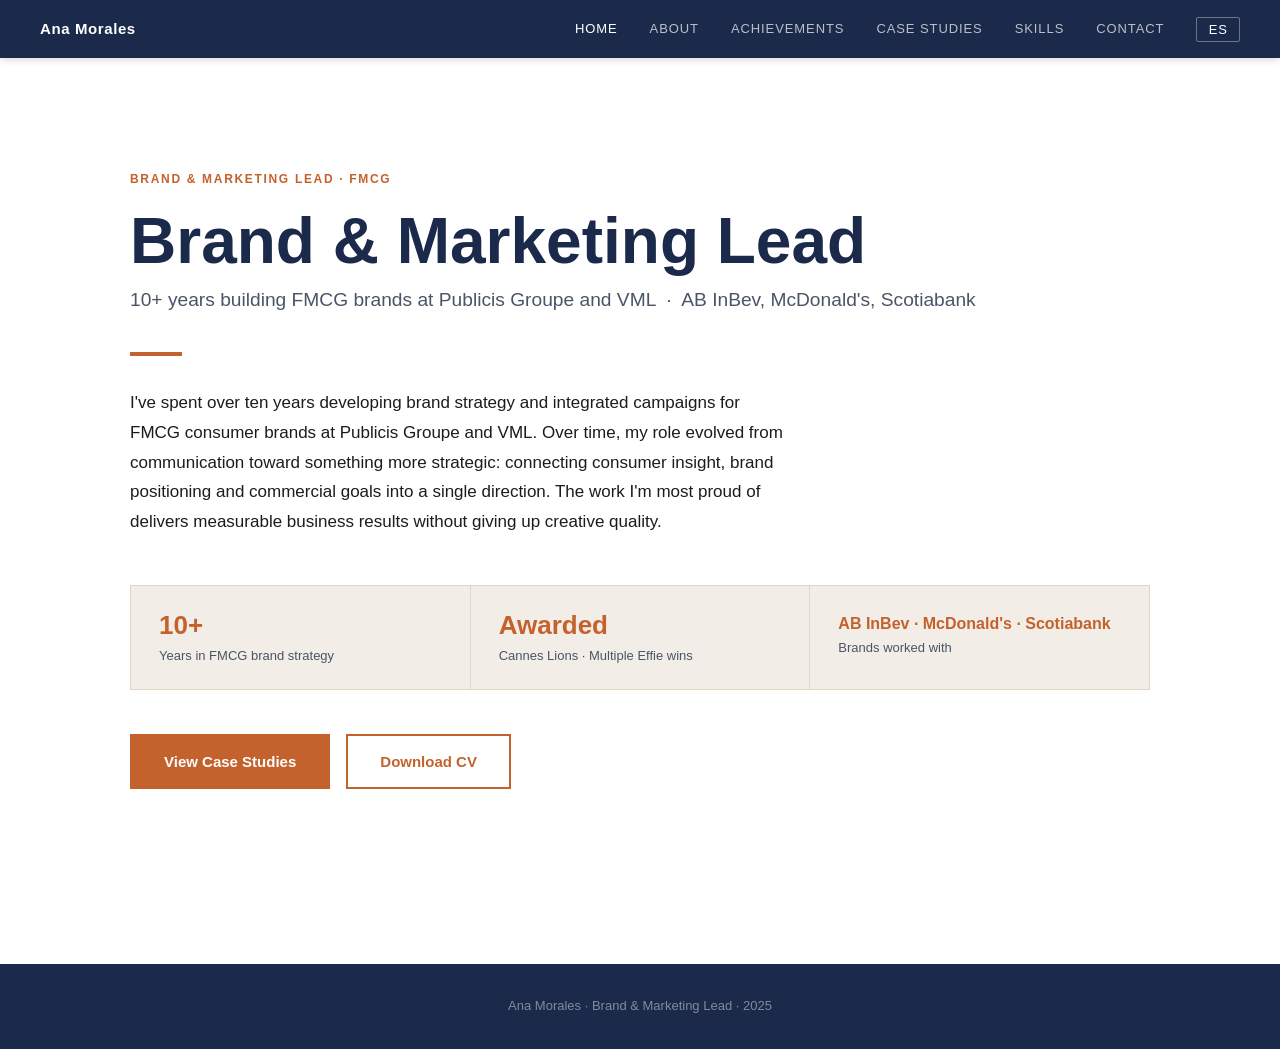
==== index.html @ c959c581 "Add files via upload" ====
<!DOCTYPE html>
<html lang="en">
<head>
  <meta charset="UTF-8">
  <meta name="viewport" content="width=device-width, initial-scale=1.0">
  <title>Ana Morales — Brand &amp; Marketing Lead</title>
  <meta name="description" content="Ana Morales — Brand &amp; Marketing Lead. FMCG brand strategy, integrated campaigns, Publicis Groupe and VML. Cannes Lions and Effie-awarded.">
  <link rel="stylesheet" href="style.css">
</head>
<body>

<nav>
  <a href="index.html" class="nav-logo">Ana Morales</a>
  <div class="nav-links">
    <a href="index.html" class="active hide-mob">Home</a>
    <a href="about.html" class="hide-mob">
      <span class="lang-en">About</span>
      <span class="lang-es">Sobre mí</span>
    </a>
    <a href="achievements.html" class="hide-mob">
      <span class="lang-en">Achievements</span>
      <span class="lang-es">Logros</span>
    </a>
    <a href="case-studies.html">
      <span class="lang-en">Case Studies</span>
      <span class="lang-es">Proyectos</span>
    </a>
    <a href="skills.html" class="hide-mob">Skills</a>
    <a href="contact.html">
      <span class="lang-en">Contact</span>
      <span class="lang-es">Contacto</span>
    </a>
    <button class="lang-btn" id="lang-toggle" data-current="en">ES</button>
  </div>
</nav>

<div class="page">
  <div class="hero">

    <p class="hero-eyebrow lang-en">Brand &amp; Marketing Lead · FMCG</p>
    <p class="hero-eyebrow lang-es">Brand &amp; Marketing Lead · FMCG</p>

    <h1 class="lang-en">Brand &amp; Marketing Lead</h1>
    <h1 class="lang-es">Brand &amp; Marketing Lead</h1>

    <h2 class="lang-en">10+ years building FMCG brands at Publicis Groupe and VML &nbsp;·&nbsp; AB InBev, McDonald's, Scotiabank</h2>
    <h2 class="lang-es">Más de 10 años construyendo marcas FMCG en Publicis Groupe y VML &nbsp;·&nbsp; AB InBev, McDonald's, Scotiabank</h2>

    <div class="hero-bar"></div>

    <p class="hero-body lang-en">I've spent over ten years developing brand strategy and integrated campaigns for FMCG consumer brands at Publicis Groupe and VML. Over time, my role evolved from communication toward something more strategic: connecting consumer insight, brand positioning and commercial goals into a single direction. The work I'm most proud of delivers measurable business results without giving up creative quality.</p>

    <p class="hero-body lang-es">Llevo más de diez años desarrollando estrategia de marca y campañas integradas para marcas de consumo masivo en Publicis Groupe y VML. Con el tiempo, mi rol evolucionó desde lo ejecucional hacia lo estratégico: conectar el conocimiento del consumidor, el posicionamiento de marca y los objetivos comerciales en una sola dirección. El trabajo del que más me enorgullezco genera resultados de negocio medibles sin sacrificar la calidad creativa.</p>

    <!-- Metric strip -->
    <div class="metric-strip">
      <div class="metric-cell">
        <div class="metric-val">10+</div>
        <div class="metric-lbl lang-en">Years in FMCG brand strategy</div>
        <div class="metric-lbl lang-es">Años en estrategia de marca FMCG</div>
      </div>
      <div class="metric-cell">
        <div class="metric-val lang-en">Awarded</div>
        <div class="metric-val lang-es">Premiada</div>
        <div class="metric-lbl lang-en">Cannes Lions · Multiple Effie wins</div>
        <div class="metric-lbl lang-es">Cannes Lions · Múltiples premios Effie</div>
      </div>
      <div class="metric-cell">
        <div class="metric-val" style="font-size:1rem;padding-top:0.25rem;">AB InBev · McDonald's · Scotiabank</div>
        <div class="metric-lbl lang-en">Brands worked with</div>
        <div class="metric-lbl lang-es">Marcas con las que trabajé</div>
      </div>
    </div>

    <!-- CTA row -->
    <div class="cta-row">
      <a class="btn btn-fill lang-en" href="case-studies.html">View Case Studies</a>
      <a class="btn btn-fill lang-es" href="case-studies.html">Ver Case Studies</a>
      <a class="btn btn-out lang-en" href="cv_ana_morales_en.pdf" download>Download CV</a>
      <a class="btn btn-out lang-es" href="cv_ana_morales_es.pdf" download>Descargar CV</a>
    </div>

  </div>
</div>

<footer>
  <span>Ana Morales · Brand &amp; Marketing Lead · 2025</span>
</footer>

<script src="script.js"></script>
</body>
</html>
---- style.css ----
:root {
  --navy:   #1B2A4A;
  --terra:  #C4622D;
  --warm:   #F2EDE6;
  --bg:     #FAFAF8;
  --dark:   #1C1C1E;
  --gray:   #4A5568;
  --border: #E2D5C8;
  --award:  #EDF2F7;
  --white:  #FFFFFF;
  --max-w:  1100px;
}

*, *::before, *::after { box-sizing: border-box; margin: 0; padding: 0; }

html { scroll-behavior: smooth; }

body {
  font-family: Arial, Helvetica, sans-serif;
  background: var(--white);
  color: var(--dark);
  font-size: 16px;
  line-height: 1.6;
}

a { text-decoration: none; color: inherit; }

/* ── NAVIGATION ─────────────────────────────────────────────────────────── */
nav {
  position: fixed;
  top: 0; left: 0; right: 0;
  background: var(--navy);
  height: 58px;
  display: flex;
  align-items: center;
  justify-content: space-between;
  padding: 0 2.5rem;
  z-index: 999;
  box-shadow: 0 1px 8px rgba(0,0,0,0.18);
}

.nav-logo {
  color: #fff;
  font-weight: bold;
  font-size: 0.9375rem;
  letter-spacing: 0.04em;
}

.nav-links {
  display: flex;
  align-items: center;
  gap: 2rem;
}

.nav-links a {
  color: rgba(255,255,255,0.7);
  font-size: 0.8125rem;
  text-transform: uppercase;
  letter-spacing: 0.07em;
  transition: color 0.2s;
}

.nav-links a:hover,
.nav-links a.active { color: #fff; }

.lang-btn {
  background: none;
  border: 1px solid rgba(255,255,255,0.35);
  color: #fff;
  font-size: 0.8125rem;
  text-transform: uppercase;
  letter-spacing: 0.07em;
  padding: 0.25rem 0.7rem;
  cursor: pointer;
  border-radius: 2px;
  transition: background 0.2s;
}

.lang-btn:hover { background: rgba(255,255,255,0.12); }

/* ── PAGE WRAPPER ───────────────────────────────────────────────────────── */
.page { padding-top: 58px; min-height: 100vh; }

/* ── HERO (HOME) ────────────────────────────────────────────────────────── */
.hero {
  max-width: var(--max-w);
  margin: 0 auto;
  padding: 7rem 2.5rem 5rem;
}

.hero-eyebrow {
  font-size: 0.75rem;
  text-transform: uppercase;
  letter-spacing: 0.14em;
  color: var(--terra);
  font-weight: bold;
  margin-bottom: 1.1rem;
}

.hero h1 {
  font-size: clamp(2.6rem, 5vw, 4.2rem);
  font-weight: bold;
  color: var(--navy);
  line-height: 1.08;
  margin-bottom: 0.6rem;
}

.hero h2 {
  font-size: clamp(1rem, 2vw, 1.2rem);
  color: var(--gray);
  font-weight: normal;
  margin-bottom: 2.25rem;
}

.hero-bar {
  width: 52px;
  height: 4px;
  background: var(--terra);
  margin-bottom: 2rem;
}

.hero-body {
  max-width: 660px;
  font-size: 1.0625rem;
  line-height: 1.75;
  color: var(--dark);
  margin-bottom: 3rem;
}

/* Metric strip */
.metric-strip {
  display: grid;
  grid-template-columns: repeat(3, 1fr);
  background: var(--border);
  gap: 1px;
  border: 1px solid var(--border);
  margin-bottom: 2.75rem;
}

.metric-cell {
  background: var(--warm);
  padding: 1.5rem 1.75rem;
}

.metric-val {
  font-size: 1.625rem;
  font-weight: bold;
  color: var(--terra);
  margin-bottom: 0.35rem;
  line-height: 1.2;
}

.metric-lbl {
  font-size: 0.8125rem;
  color: var(--gray);
  line-height: 1.4;
}

/* CTA row */
.cta-row { display: flex; gap: 1rem; flex-wrap: wrap; }

.btn { display: inline-block; font-weight: bold; font-size: 0.9375rem; padding: 0.85rem 2rem; cursor: pointer; transition: opacity 0.2s; }
.btn:hover { opacity: 0.88; }
.btn-fill  { background: var(--terra); color: #fff; border: 2px solid var(--terra); }
.btn-out   { background: transparent; color: var(--terra); border: 2px solid var(--terra); }

/* ── GENERIC SECTION ────────────────────────────────────────────────────── */
.section {
  max-width: var(--max-w);
  margin: 0 auto;
  padding: 5.5rem 2.5rem;
}

.section-eyebrow {
  font-size: 0.72rem;
  text-transform: uppercase;
  letter-spacing: 0.13em;
  color: var(--terra);
  font-weight: bold;
  margin-bottom: 0.6rem;
}

.section-title {
  font-size: clamp(1.9rem, 4vw, 3rem);
  font-weight: bold;
  color: var(--navy);
  margin-bottom: 0.4rem;
}

.section-divider {
  border: none;
  border-top: 2px solid var(--terra);
  margin: 1.25rem 0 3rem;
}

.thin-rule {
  border: none;
  border-top: 1px solid var(--border);
  margin: 2rem 0;
}

/* ── ABOUT ──────────────────────────────────────────────────────────────── */
.about-body { max-width: 740px; }

.about-para {
  font-size: 1.0625rem;
  line-height: 1.8;
  color: var(--dark);
  margin-bottom: 1.75rem;
}

.about-para:last-child { margin-bottom: 0; }

/* ── ACHIEVEMENTS ───────────────────────────────────────────────────────── */
.achievement-list { display: flex; flex-direction: column; gap: 1.25rem; }

.ach-card {
  display: grid;
  grid-template-columns: 7px 1fr;
  border: 1px solid var(--border);
  border-left: none;
}

.ach-stripe { background: var(--terra); }

.ach-body {
  background: var(--bg);
  padding: 1.5rem 1.75rem;
}

.ach-num-label {
  font-size: 0.7rem;
  text-transform: uppercase;
  letter-spacing: 0.1em;
  color: var(--terra);
  font-weight: bold;
  margin-bottom: 0.5rem;
}

.ach-metric {
  font-size: clamp(1.3rem, 2.5vw, 1.875rem);
  font-weight: bold;
  color: var(--navy);
  margin-bottom: 0.65rem;
  line-height: 1.2;
}

.ach-desc {
  font-size: 0.9375rem;
  color: var(--dark);
  line-height: 1.65;
  margin-bottom: 0.4rem;
}

.ach-award {
  font-size: 0.875rem;
  color: var(--gray);
  font-style: italic;
}

/* ── CASE STUDIES ───────────────────────────────────────────────────────── */
/* ── CASE OVERVIEW GRID ─────────────────────────────────────────────────── */
.cs-grid {
  display: grid;
  grid-template-columns: repeat(2, 1fr);
  gap: 1.25rem;
  max-width: var(--max-w);
  margin: 0 auto;
  padding: 3rem 2.5rem;
}

.cs-card {
  border-radius: 8px;
  overflow: hidden;
  border: 1px solid var(--border);
  display: block;
  text-decoration: none;
  transition: transform 0.18s, box-shadow 0.18s;
  cursor: pointer;
}

.cs-card:hover {
  transform: translateY(-3px);
  box-shadow: 0 10px 28px rgba(0,0,0,0.13);
}

.cs-card-header {
  height: 180px;
  position: relative;
  display: flex;
  align-items: flex-end;
  padding: 1.1rem 1.25rem;
}

.cs-card-badge {
  background: rgba(255,255,255,0.22);
  color: rgba(255,255,255,0.93);
  font-size: 0.7rem;
  text-transform: uppercase;
  letter-spacing: 0.07em;
  font-weight: bold;
  padding: 0.3rem 0.8rem;
  border-radius: 999px;
}

.cs-card-body {
  background: var(--white);
  padding: 1.1rem 1.4rem 1.25rem;
}

.cs-card-title {
  font-size: 1.0625rem;
  font-weight: bold;
  color: var(--navy);
  margin-bottom: 0.2rem;
}

.cs-card-sub {
  font-size: 0.8125rem;
  color: var(--gray);
  margin-bottom: 0.65rem;
}

.cs-card-metrics {
  font-size: 0.875rem;
  display: flex;
  align-items: center;
  gap: 0.5rem;
  flex-wrap: wrap;
}

.cs-card-metric-val {
  color: var(--terra);
  font-weight: bold;
}

.cs-card-metric-sep { color: var(--border); }

.cs-card-metric-award { color: var(--gray); }

/* Colors */
.cs-card--gold   .cs-card-header { background: #C9A228; }
.cs-card--red    .cs-card-header { background: #C41230; }
.cs-card--navy   .cs-card-header { background: #1B2A4A; }
.cs-card--celeste .cs-card-header { background: #4A90D9; }

@media (max-width: 640px) {
  .cs-grid { grid-template-columns: 1fr; padding: 2rem 1.25rem; }
}

/* ── ── ── ── ── ── ── ── ── ── ── ── ── ── ── ── ── ── ── ── ── ── ── ── */

.cs-nav {
  background: var(--bg);
  border-bottom: 1px solid var(--border);
  position: sticky;
  top: 58px;
  z-index: 100;
}

.cs-nav-inner {
  max-width: var(--max-w);
  margin: 0 auto;
  padding: 0 2.5rem;
  display: flex;
  gap: 0;
  overflow-x: auto;
}

.cs-nav-link {
  font-size: 0.75rem;
  text-transform: uppercase;
  letter-spacing: 0.08em;
  color: var(--gray);
  padding: 0.85rem 1.25rem;
  border-bottom: 2px solid transparent;
  white-space: nowrap;
  transition: color 0.2s, border-color 0.2s;
}

.cs-nav-link:hover { color: var(--terra); border-bottom-color: var(--terra); }

.cs-section {
  max-width: var(--max-w);
  margin: 0 auto;
  padding: 4.5rem 2.5rem;
  border-bottom: 1px solid var(--border);
}

.cs-chips {
  display: flex;
  gap: 0.6rem;
  flex-wrap: wrap;
  margin-bottom: 1.5rem;
}

.cs-chip {
  font-size: 0.68rem;
  text-transform: uppercase;
  letter-spacing: 0.1em;
  color: var(--terra);
  font-weight: bold;
  background: var(--warm);
  padding: 0.3rem 0.75rem;
}

.cs-num { font-size: 0.875rem; color: var(--gray); margin-bottom: 0.4rem; }

.cs-title {
  font-size: clamp(2rem, 4vw, 3rem);
  font-weight: bold;
  color: var(--navy);
  line-height: 1.12;
  margin-bottom: 0.7rem;
  white-space: pre-line;
}

.cs-claim {
  font-size: 1.0625rem;
  color: var(--terra);
  font-style: italic;
  margin-bottom: 2.25rem;
}

/* Meta bar */
.meta-bar {
  display: grid;
  grid-template-columns: repeat(4, 1fr);
  background: var(--border);
  gap: 1px;
  border: 1px solid var(--border);
  margin-bottom: 3rem;
}

.meta-cell {
  background: var(--warm);
  padding: 1rem 1.25rem;
}

.meta-lbl {
  font-size: 0.68rem;
  text-transform: uppercase;
  letter-spacing: 0.1em;
  color: var(--gray);
  margin-bottom: 0.3rem;
}

.meta-val {
  font-size: 0.9375rem;
  font-weight: bold;
  color: var(--navy);
  line-height: 1.3;
}

/* Case sub-sections */
.cs-label {
  font-size: 0.68rem;
  text-transform: uppercase;
  letter-spacing: 0.12em;
  color: var(--terra);
  font-weight: bold;
  margin-bottom: 0.45rem;
  padding-top: 2.25rem;
}

.cs-headline {
  font-size: 1.25rem;
  font-weight: bold;
  color: var(--navy);
  margin-bottom: 0.9rem;
  line-height: 1.35;
  max-width: 740px;
}

.cs-body {
  font-size: 0.9375rem;
  line-height: 1.75;
  color: var(--dark);
  max-width: 760px;
  margin-bottom: 1.5rem;
}

/* Results table */
.results-table {
  display: grid;
  grid-template-columns: repeat(3, 1fr);
  background: var(--border);
  gap: 1px;
  border: 1px solid var(--border);
  margin: 2rem 0;
}

.res-cell {
  background: #F8F4F0;
  padding: 1.5rem;
}

.res-metric {
  font-size: clamp(1.6rem, 3vw, 2.25rem);
  font-weight: bold;
  color: var(--terra);
  margin-bottom: 0.4rem;
}

.res-label {
  font-size: 0.8125rem;
  color: var(--gray);
  line-height: 1.45;
}

/* Awards box */
.awards-box {
  background: var(--award);
  border-top: 3px solid var(--terra);
  border-left: 1px solid var(--border);
  border-right: 1px solid var(--border);
  border-bottom: 1px solid var(--border);
  padding: 1.25rem 1.5rem;
  margin: 2rem 0;
}

.awards-title {
  font-size: 0.68rem;
  text-transform: uppercase;
  letter-spacing: 0.1em;
  color: var(--terra);
  font-weight: bold;
  margin-bottom: 0.75rem;
}

.award-line {
  font-size: 0.9rem;
  color: var(--navy);
  margin-bottom: 0.35rem;
  line-height: 1.45;
}

/* My role block */
.my-role {
  display: grid;
  grid-template-columns: 7px 1fr;
  margin: 2rem 0;
}

.my-role-stripe { background: var(--terra); }

.my-role-body {
  background: var(--warm);
  padding: 1.25rem 1.5rem;
}

.my-role-lbl {
  font-size: 0.68rem;
  text-transform: uppercase;
  letter-spacing: 0.1em;
  color: var(--terra);
  font-weight: bold;
  margin-bottom: 0.45rem;
}

.my-role-text {
  font-size: 0.9375rem;
  color: var(--dark);
  line-height: 1.65;
}

/* Supporting cases */
.supporting-header {
  max-width: var(--max-w);
  margin: 0 auto;
  padding: 3.5rem 2.5rem 0;
}

.supporting-lbl {
  font-size: 0.75rem;
  text-transform: uppercase;
  letter-spacing: 0.1em;
  color: var(--gray);
  font-weight: bold;
  border-top: 2px solid var(--border);
  padding-top: 2.5rem;
  margin-bottom: 2rem;
}

.sup-card {
  max-width: var(--max-w);
  margin: 0 auto 1.5rem;
  padding: 0 2.5rem;
}

.sup-card-inner {
  border: 1px solid var(--border);
  border-left: 4px solid var(--terra);
  background: var(--bg);
  padding: 1.75rem 2rem;
}

.sup-num { font-size: 0.8rem; color: var(--gray); margin-bottom: 0.25rem; }

.sup-title {
  font-size: 1.5rem;
  font-weight: bold;
  color: var(--navy);
  margin-bottom: 0.4rem;
}

.sup-claim {
  font-size: 0.9375rem;
  color: var(--terra);
  font-style: italic;
  margin-bottom: 1.25rem;
}

.sup-text {
  font-size: 0.9375rem;
  line-height: 1.72;
  color: var(--dark);
}

/* ── SKILLS ─────────────────────────────────────────────────────────────── */
.skill-block {
  padding: 1.4rem 0;
  border-bottom: 1px solid var(--border);
}

.skill-block:last-of-type { border-bottom: none; }

.skill-cat {
  font-size: 0.72rem;
  text-transform: uppercase;
  letter-spacing: 0.12em;
  color: var(--terra);
  font-weight: bold;
  margin-bottom: 0.45rem;
}

.skill-items {
  font-size: 0.9375rem;
  color: var(--dark);
  line-height: 1.65;
}

.skill-sep { color: var(--gray); margin: 0 0.35rem; }

.cert-block {
  margin-top: 0.5rem;
  padding-top: 1.4rem;
  border-top: 1px solid var(--border);
}

.cert-name {
  font-size: 1rem;
  font-weight: bold;
  color: var(--navy);
  margin-bottom: 0.3rem;
}

.cert-detail {
  font-size: 0.875rem;
  color: var(--gray);
}

/* ── TIMELINE ───────────────────────────────────────────────────────────── */
.timeline-wrap { margin-top: 4rem; }

.timeline-section-title {
  font-size: 1.75rem;
  font-weight: bold;
  color: var(--navy);
  margin-bottom: 2rem;
}

.tl-entry {
  display: grid;
  grid-template-columns: 150px 1fr;
  gap: 1.5rem;
  margin-bottom: 0;
}

.tl-entry + .tl-entry .tl-content { border-top: 1px solid var(--border); }

.tl-date {
  font-size: 0.875rem;
  color: var(--gray);
  padding-top: 1.25rem;
  line-height: 1.4;
}

.tl-content {
  border-left: 3px solid var(--terra);
  background: var(--bg);
  padding: 1.25rem 1.5rem;
}

.tl-company {
  font-size: 1rem;
  font-weight: bold;
  color: var(--navy);
  margin-bottom: 0.2rem;
}

.tl-role {
  font-size: 0.9375rem;
  color: var(--dark);
  margin-bottom: 0.2rem;
}

.tl-clients {
  font-size: 0.875rem;
  color: var(--gray);
  font-style: italic;
}

/* ── CONTACT ────────────────────────────────────────────────────────────── */
.contact-wrap { max-width: 720px; }

.contact-headline {
  font-size: clamp(2.5rem, 5vw, 4rem);
  font-weight: bold;
  color: var(--navy);
  margin-bottom: 1rem;
}

.contact-sub {
  font-size: 1.0625rem;
  color: var(--gray);
  margin-bottom: 3rem;
  line-height: 1.65;
}

.contact-row {
  display: grid;
  grid-template-columns: 130px 1fr;
  align-items: center;
  padding: 1.1rem 0;
  border-bottom: 1px solid var(--border);
}

.contact-lbl {
  font-size: 0.72rem;
  text-transform: uppercase;
  letter-spacing: 0.1em;
  color: var(--terra);
  font-weight: bold;
}

.contact-val {
  font-size: 1rem;
  color: var(--dark);
}

.contact-cta { margin-top: 2.5rem; }

/* ── FOOTER ─────────────────────────────────────────────────────────────── */
footer {
  background: var(--navy);
  color: rgba(255,255,255,0.45);
  text-align: center;
  padding: 2rem;
  font-size: 0.8125rem;
  margin-top: 4rem;
}

/* ── MOBILE ─────────────────────────────────────────────────────────────── */
@media (max-width: 768px) {
  nav { padding: 0 1.25rem; }
  .nav-links { gap: 1rem; }
  .hide-mob { display: none; }

  .hero { padding: 4.5rem 1.25rem 3.5rem; }
  .section { padding: 3.5rem 1.25rem; }
  .cs-section { padding: 3rem 1.25rem; }
  .supporting-header { padding: 2rem 1.25rem 0; }
  .sup-card { padding: 0 1.25rem; }

  .metric-strip { grid-template-columns: 1fr; }
  .meta-bar { grid-template-columns: repeat(2, 1fr); }
  .results-table { grid-template-columns: 1fr; }

  .tl-entry { grid-template-columns: 1fr; gap: 0.25rem; }
  .tl-date { padding-top: 1rem; }

  .contact-row { grid-template-columns: 1fr; gap: 0.2rem; padding: 0.85rem 0; }
}
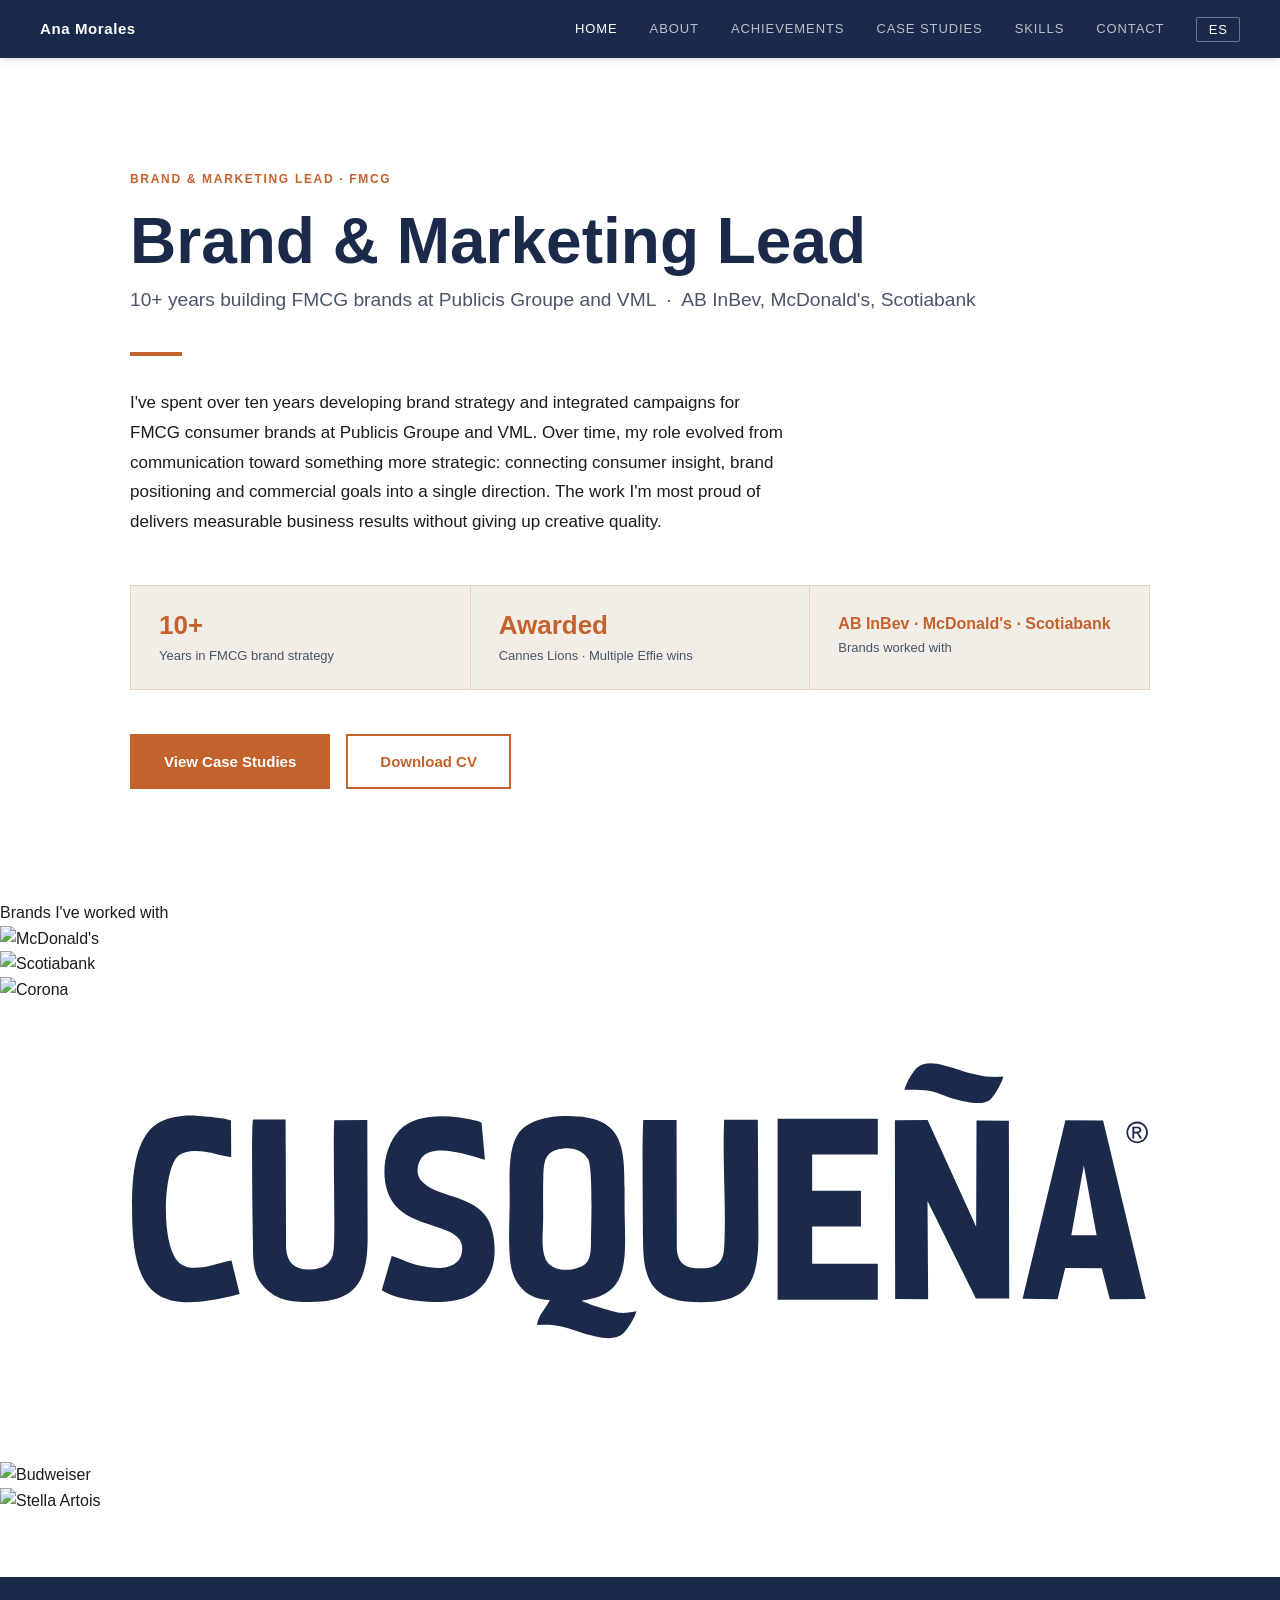
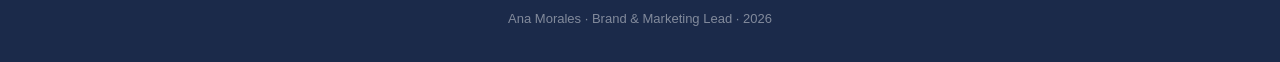
==== commit 1c5c5842: "Add files via upload" ====
--- a/index.html
+++ b/index.html
@@ -76,15 +76,43 @@
     <div class="cta-row">
       <a class="btn btn-fill lang-en" href="case-studies.html">View Case Studies</a>
       <a class="btn btn-fill lang-es" href="case-studies.html">Ver Case Studies</a>
-      <a class="btn btn-out lang-en" href="cv_ana_morales_en.pdf" download>Download CV</a>
-      <a class="btn btn-out lang-es" href="cv_ana_morales_es.pdf" download>Descargar CV</a>
+      <a class="btn btn-out lang-en" href="CV_ANA_MORALES_EN.pdf" download>Download CV</a>
+      <a class="btn btn-out lang-es" href="CV_ANA_MORALES_ES.pdf" download>Descargar CV</a>
     </div>
 
   </div>
 </div>
 
+<!-- ── BRAND LOGO STRIP ──────────────────────────────────────────────────── -->
+<section class="brands-strip">
+  <p class="brands-label lang-en">Brands I've worked with</p>
+  <p class="brands-label lang-es">Marcas con las que he trabajado</p>
+  <div class="brands-grid">
+
+    <figure class="brand-logo">
+      <img src="logo-mcdonalds.svg" alt="McDonald's">
+    </figure>
+    <figure class="brand-logo">
+      <img src="logo-scotiabank.svg" alt="Scotiabank">
+    </figure>
+    <figure class="brand-logo">
+      <img src="logo-corona.svg" alt="Corona">
+    </figure>
+    <figure class="brand-logo">
+      <img src="logo-cusquena.svg" alt="Cusqueña">
+    </figure>
+    <figure class="brand-logo">
+      <img src="logo-budweiser.svg" alt="Budweiser">
+    </figure>
+    <figure class="brand-logo">
+      <img src="logo-stella.svg" alt="Stella Artois">
+    </figure>
+
+  </div>
+</section>
+
 <footer>
-  <span>Ana Morales · Brand &amp; Marketing Lead · 2025</span>
+  <span>Ana Morales · Brand &amp; Marketing Lead · 2026</span>
 </footer>
 
 <script src="script.js"></script>
--- a/style.css
+++ b/style.css
@@ -21,6 +21,7 @@
   color: var(--dark);
   font-size: 16px;
   line-height: 1.6;
+  overflow-x: hidden; /* prevents horizontal scroll from full-bleed bg-zones */
 }
 
 a { text-decoration: none; color: inherit; }
@@ -211,6 +212,14 @@
 
 .about-para:last-child { margin-bottom: 0; }
 
+.about-signature {
+  margin-top: 2.5rem;
+  font-size: 1.25rem;
+  font-weight: 600;
+  color: var(--navy);
+  letter-spacing: 0.01em;
+}
+
 /* ── ACHIEVEMENTS ───────────────────────────────────────────────────────── */
 .achievement-list { display: flex; flex-direction: column; gap: 1.25rem; }
 
@@ -285,7 +294,7 @@
 }
 
 .cs-card-header {
-  height: 180px;
+  height: 64px;
   position: relative;
   display: flex;
   align-items: flex-end;
@@ -336,7 +345,7 @@
 
 .cs-card-metric-sep { color: var(--border); }
 
-.cs-card-metric-award { color: var(--gray); }
+.cs-card-metric-award { color: var(--dark); font-weight: bold; }
 
 /* Colors */
 .cs-card--gold   .cs-card-header { background: #C9A228; }
@@ -479,6 +488,136 @@
   max-width: 760px;
   margin-bottom: 1.5rem;
 }
+
+/* ── IMAGE BOARD ──────────────────────────────────────────────────────────── */
+.img-board {
+  display: grid;
+  grid-template-columns: repeat(3, 1fr);
+  gap: 0.5rem;
+  margin: 1.75rem 0 2rem;
+}
+.img-board--2col { grid-template-columns: repeat(2, 1fr); }
+.img-slot {
+  aspect-ratio: 16/9;
+  background: var(--warm);
+  border: 1.5px dashed var(--border);
+  border-radius: 3px;
+  overflow: hidden;
+  position: relative;
+}
+.img-slot img {
+  width: 100%;
+  height: 100%;
+  object-fit: cover;
+  display: block;
+  border: none;
+}
+.img-placeholder {
+  position: absolute;
+  inset: 0;
+  display: flex;
+  align-items: center;
+  justify-content: center;
+  color: var(--border);
+  font-size: 0.7rem;
+  text-transform: uppercase;
+  letter-spacing: 0.1em;
+  pointer-events: none;
+}
+@media (max-width: 640px) {
+  .img-board,
+  .img-board--2col { grid-template-columns: 1fr 1fr; }
+}
+
+/* ── VIMEO / VIDEO EMBED — FULL BLEED ───────────────────────────────────── */
+.cs-video-hero {
+  width: calc(100% + 5rem);
+  margin-left: -2.5rem;
+  margin-right: -2.5rem;
+  margin-top: 2.5rem;
+  margin-bottom: 2.5rem;
+  aspect-ratio: 16/9;
+  overflow: hidden;
+  border-radius: 6px;
+  background: #000;
+  box-shadow: 0 8px 32px rgba(0,0,0,0.18);
+}
+.cs-video-hero iframe {
+  width: 100%;
+  height: 100%;
+  border: none;
+  display: block;
+}
+@media (max-width: 640px) {
+  .cs-video-hero { width: calc(100% + 2.5rem); margin-left: -1.25rem; margin-right: -1.25rem; }
+}
+
+/* ── HERO IMAGE (full-bleed still image, used in Toybank and similar cases) ─ */
+.cs-hero-img {
+  width: 100vw;
+  position: relative;
+  left: 50%;
+  transform: translateX(-50%);
+  margin: 2.5rem 0;
+  overflow: hidden;
+}
+.cs-hero-img img {
+  width: 100%;
+  height: 480px;
+  object-fit: cover;
+  object-position: center;
+  display: block;
+}
+@media (max-width: 640px) {
+  .cs-hero-img img { height: 240px; }
+}
+
+/* ── BACKGROUND ZONES (case study sections) ─────────────────────────────── */
+/* Image guide: 1920 × 900 px min, landscape. PNG or JPG. Max ~600 KB.
+   To shift focus point override inline: style="--zone-bg:url('x.png'); background-position: center 30%" */
+.cs-bg-zone {
+  position: relative;
+  /* Full-viewport bleed: escapes the max-width container on both sides */
+  width: 100vw;
+  left: 50%;
+  transform: translateX(-50%);
+  margin: 0;
+  /* Inner padding keeps text within the 1100 px content column */
+  padding: 0.25rem max(2.5rem, calc((100vw - 1100px) / 2 + 2.5rem));
+  /* Background */
+  background-image: var(--zone-bg, none);
+  background-size: cover;
+  background-position: center top;
+  background-repeat: no-repeat;
+  background-attachment: local;
+}
+/* First zone: absorb the section's top padding so image starts flush */
+.cs-section > .cs-bg-zone:first-child {
+  margin-top: -4.5rem;
+  padding-top: 4.5rem;
+}
+/* Last zone: absorb the section's bottom padding so image ends flush */
+.cs-section > .cs-bg-zone:last-child {
+  margin-bottom: -4.5rem;
+  padding-bottom: 4.5rem;
+}
+.cs-bg-zone::before {
+  content: '';
+  position: absolute;
+  inset: 0;
+  background: rgba(250, 250, 248, 0.82);
+  z-index: 0;
+  pointer-events: none;
+}
+.cs-bg-zone > * {
+  position: relative;
+  z-index: 1;
+}
+
+/* Transparent child backgrounds so image shows through */
+.cs-bg-zone .res-cell     { background: rgba(248, 244, 240, 0.65); }
+.cs-bg-zone .awards-box   { background: rgba(237, 242, 247, 0.65); }
+.cs-bg-zone .my-role-body { background: rgba(242, 237, 230, 0.65); }
 
 /* Results table */
 .results-table {
